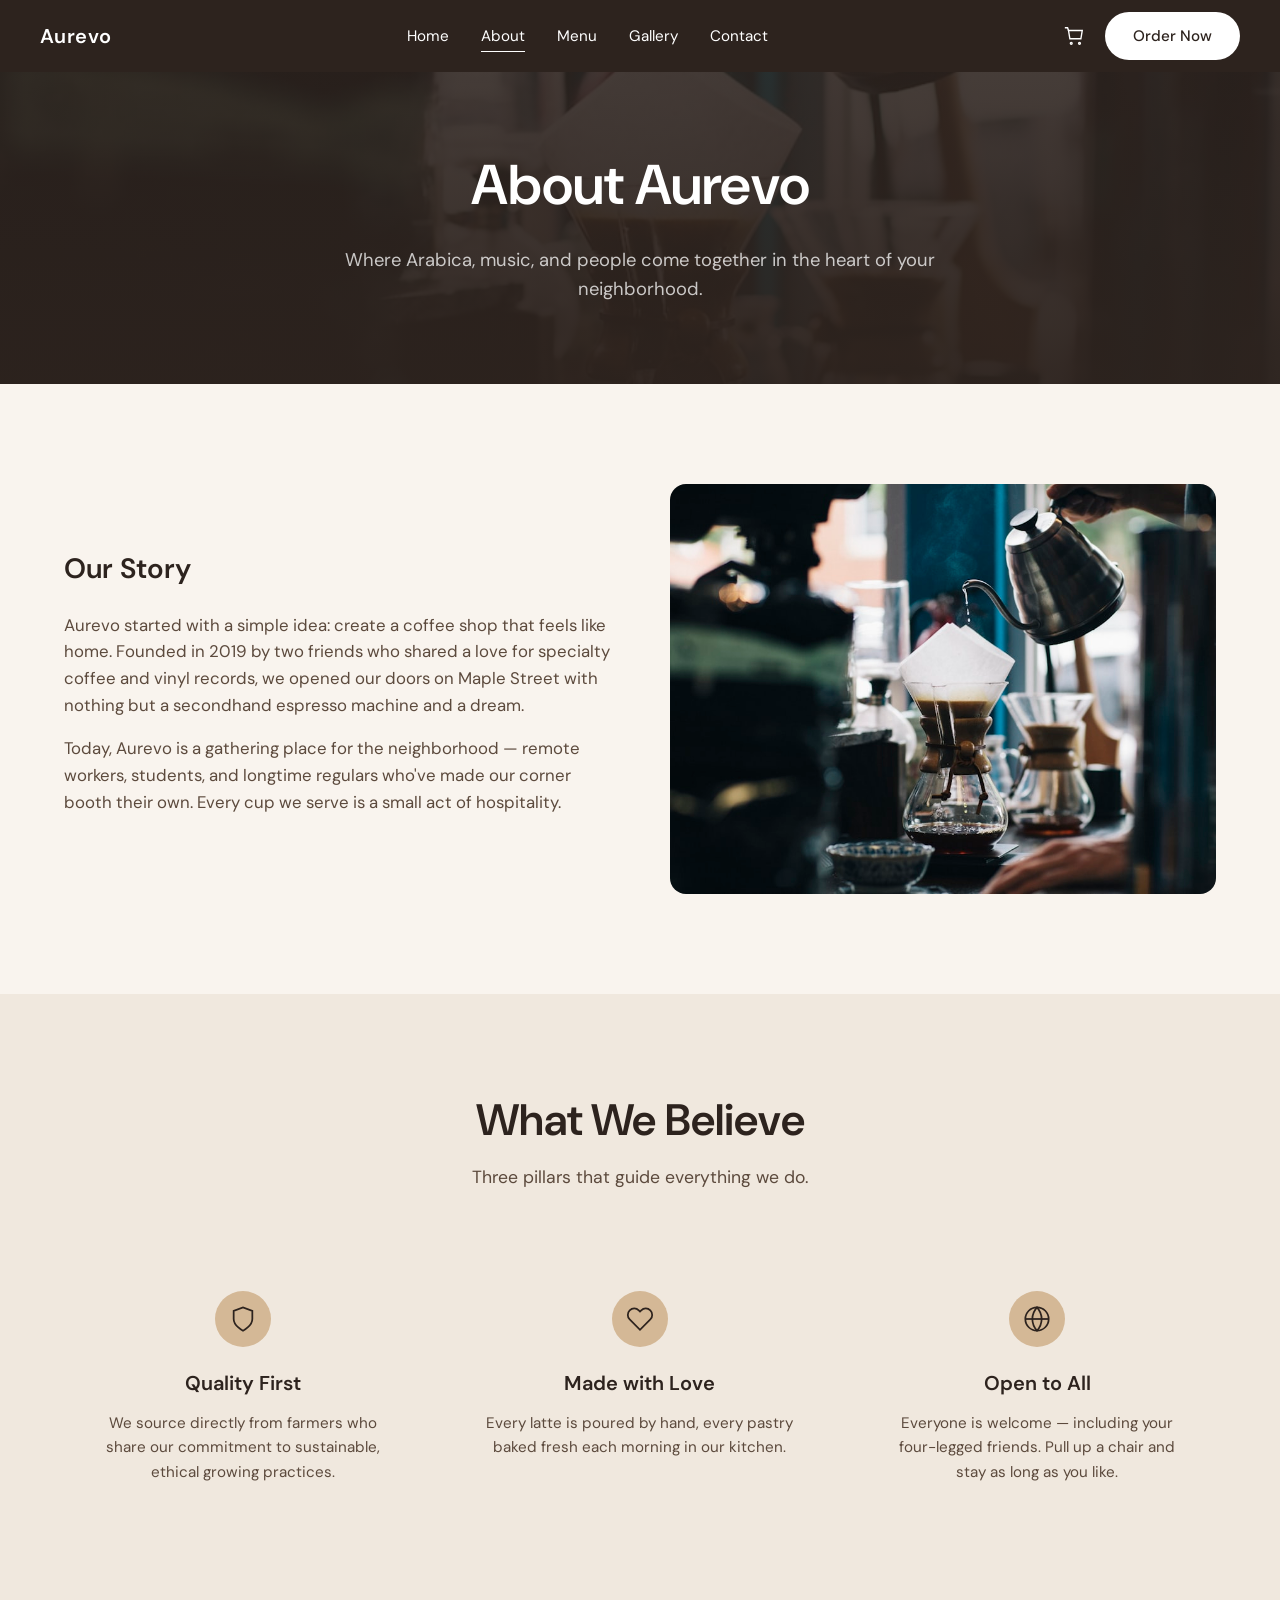
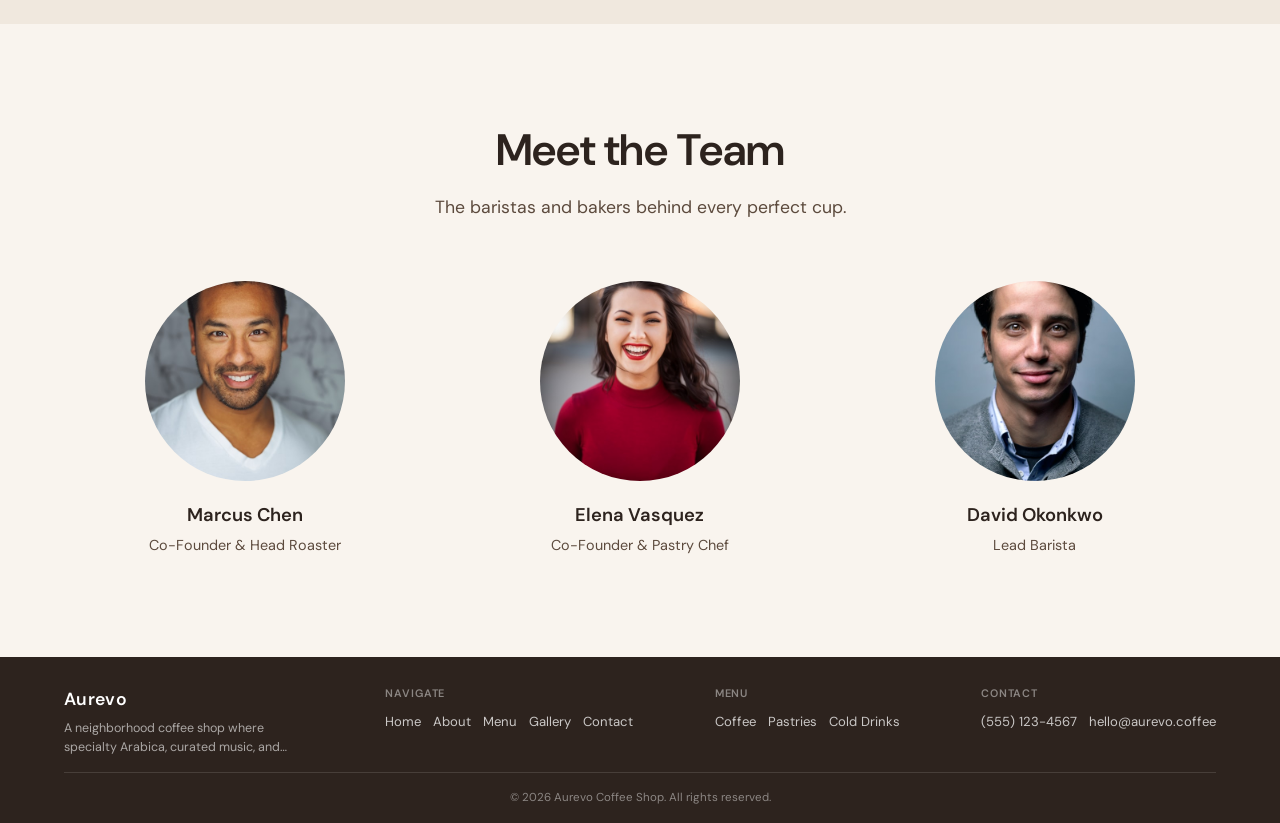
==== about.html @ 3bc8fd2e "Initial commit: Aurevo coffee shop website" ====
<!DOCTYPE html>
<html lang="en">
<head>
  <meta charset="UTF-8">
  <meta name="viewport" content="width=device-width, initial-scale=1.0">
  <title>About — Aurevo Coffee Shop</title>
  <meta name="description" content="Learn about Aurevo — our story, our team, and our passion for specialty coffee and community.">
  <link rel="stylesheet" href="css/style.css">
</head>
<body>
  <header class="header">
    <div class="header__inner">
      <a href="index.html" class="header__logo">Aurevo</a>
      <nav class="header__nav">
        <a href="index.html">Home</a>
        <a href="about.html" class="active">About</a>
        <a href="menu.html">Menu</a>
        <a href="gallery.html">Gallery</a>
        <a href="contact.html">Contact</a>
      </nav>
      <div class="header__actions">
        <a href="menu.html" class="header__cart" aria-label="Shopping bag">
          <svg viewBox="0 0 24 24" fill="none" stroke="currentColor" stroke-width="1.5">
            <path d="M6 6h15l-1.5 9h-12L6 6z"/>
            <path d="M6 6L5 3H2"/>
            <circle cx="9" cy="20" r="1"/>
            <circle cx="18" cy="20" r="1"/>
          </svg>
        </a>
        <a href="menu.html" class="btn btn--white">Order Now</a>
        <button class="header__toggle" aria-label="Toggle menu">
          <span></span><span></span><span></span>
        </button>
      </div>
    </div>
  </header>

  <main>
    <section class="page-hero page-hero--image page-hero--about">
      <div class="container">
        <h1 class="page-hero__title">About Aurevo</h1>
        <p class="page-hero__subtitle">Where Arabica, music, and people come together in the heart of your neighborhood.</p>
      </div>
    </section>

    <section class="section section--cream">
      <div class="container">
        <div class="about-grid">
          <div class="about-grid__text">
            <h3>Our Story</h3>
            <p>Aurevo started with a simple idea: create a coffee shop that feels like home. Founded in 2019 by two friends who shared a love for specialty coffee and vinyl records, we opened our doors on Maple Street with nothing but a secondhand espresso machine and a dream.</p>
            <p>Today, Aurevo is a gathering place for the neighborhood — remote workers, students, and longtime regulars who've made our corner booth their own. Every cup we serve is a small act of hospitality.</p>
          </div>
          <img class="about-grid__image" src="images/cafe-interior.jpg" alt="Interior of Aurevo coffee shop">
        </div>
      </div>
    </section>

    <section class="section section--light">
      <div class="container">
        <div class="section__header">
          <h2 class="section__title">What We Believe</h2>
          <p class="section__subtitle">Three pillars that guide everything we do.</p>
        </div>
        <div class="features">
          <div class="feature">
            <div class="feature__icon">
              <svg viewBox="0 0 24 24" fill="none" stroke-width="1.5">
                <path d="M12 22s8-4 8-10V5l-8-3-8 3v7c0 6 8 10 8 10z"/>
              </svg>
            </div>
            <h3 class="feature__title">Quality First</h3>
            <p class="feature__text">We source directly from farmers who share our commitment to sustainable, ethical growing practices.</p>
          </div>
          <div class="feature">
            <div class="feature__icon">
              <svg viewBox="0 0 24 24" fill="none" stroke-width="1.5">
                <path d="M20.84 4.61a5.5 5.5 0 0 0-7.78 0L12 5.67l-1.06-1.06a5.5 5.5 0 0 0-7.78 7.78l1.06 1.06L12 21.23l7.78-7.78 1.06-1.06a5.5 5.5 0 0 0 0-7.78z"/>
              </svg>
            </div>
            <h3 class="feature__title">Made with Love</h3>
            <p class="feature__text">Every latte is poured by hand, every pastry baked fresh each morning in our kitchen.</p>
          </div>
          <div class="feature">
            <div class="feature__icon">
              <svg viewBox="0 0 24 24" fill="none" stroke-width="1.5">
                <circle cx="12" cy="12" r="10"/>
                <line x1="2" y1="12" x2="22" y2="12"/>
                <path d="M12 2a15.3 15.3 0 0 1 4 10 15.3 15.3 0 0 1-4 10 15.3 15.3 0 0 1-4-10 15.3 15.3 0 0 1 4-10z"/>
              </svg>
            </div>
            <h3 class="feature__title">Open to All</h3>
            <p class="feature__text">Everyone is welcome — including your four-legged friends. Pull up a chair and stay as long as you like.</p>
          </div>
        </div>
      </div>
    </section>

    <section class="section section--cream">
      <div class="container">
        <div class="section__header">
          <h2 class="section__title">Meet the Team</h2>
          <p class="section__subtitle">The baristas and bakers behind every perfect cup.</p>
        </div>
        <div class="team-grid">
          <div class="team-member">
            <img class="team-member__photo" src="images/team-marcus.jpg" alt="Marcus Chen">
            <p class="team-member__name">Marcus Chen</p>
            <p class="team-member__role">Co-Founder & Head Roaster</p>
          </div>
          <div class="team-member">
            <img class="team-member__photo" src="images/team-elena.jpg" alt="Elena Vasquez">
            <p class="team-member__name">Elena Vasquez</p>
            <p class="team-member__role">Co-Founder & Pastry Chef</p>
          </div>
          <div class="team-member">
            <img class="team-member__photo" src="images/team-david.jpg" alt="David Okonkwo">
            <p class="team-member__name">David Okonkwo</p>
            <p class="team-member__role">Lead Barista</p>
          </div>
        </div>
      </div>
    </section>
  </main>

  <footer class="footer">
    <div class="container">
      <div class="footer__grid">
        <div>
          <p class="footer__brand">Aurevo</p>
          <p class="footer__desc">A neighborhood coffee shop where specialty Arabica, curated music, and good people come together.</p>
        </div>
        <div>
          <p class="footer__heading">Navigate</p>
          <div class="footer__links">
            <a href="index.html">Home</a>
            <a href="about.html">About</a>
            <a href="menu.html">Menu</a>
            <a href="gallery.html">Gallery</a>
            <a href="contact.html">Contact</a>
          </div>
        </div>
        <div>
          <p class="footer__heading">Menu</p>
          <div class="footer__links">
            <a href="menu.html">Coffee</a>
            <a href="menu.html">Pastries</a>
            <a href="menu.html">Cold Drinks</a>
          </div>
        </div>
        <div>
          <p class="footer__heading">Contact</p>
          <div class="footer__links">
            <a href="tel:+15551234567">(555) 123-4567</a>
            <a href="mailto:hello@aurevo.coffee">hello@aurevo.coffee</a>
          </div>
        </div>
      </div>
      <div class="footer__bottom">
        <p>&copy; 2026 Aurevo Coffee Shop. All rights reserved.</p>
      </div>
    </div>
  </footer>

  <script src="js/main.js"></script>
</body>
</html>
---- css/style.css ----
@import url('https://fonts.googleapis.com/css2?family=DM+Sans:ital,opsz,wght@0,9..40,300..700;1,9..40,300..700&display=swap');

:root {
  --dark-brown: #2d231e;
  --cream: #f9f4ee;
  --cream-dark: #f0e8de;
  --tan: #d4b896;
  --brown-accent: #8b6347;
  --text-dark: #2d231e;
  --text-muted: #5c4a3d;
  --white: #ffffff;
  --font: 'DM Sans', sans-serif;
  --radius-pill: 50px;
  --header-height: 72px;
  --transition: 0.3s ease;
}

*,
*::before,
*::after {
  box-sizing: border-box;
  margin: 0;
  padding: 0;
}

html {
  scroll-behavior: smooth;
}

body {
  font-family: var(--font);
  background: var(--cream);
  color: var(--text-dark);
  line-height: 1.6;
  -webkit-font-smoothing: antialiased;
}

img {
  max-width: 100%;
  height: auto;
  display: block;
}

a {
  color: inherit;
  text-decoration: none;
}

ul {
  list-style: none;
}

button {
  font-family: var(--font);
  cursor: pointer;
  border: none;
  background: none;
}

.container {
  width: 100%;
  max-width: 1200px;
  margin: 0 auto;
  padding: 0 24px;
}

/* Header */
.header {
  position: fixed;
  top: 0;
  left: 0;
  right: 0;
  z-index: 1000;
  background: var(--dark-brown);
  height: var(--header-height);
}

.header__inner {
  display: flex;
  align-items: center;
  justify-content: space-between;
  height: 100%;
  max-width: 1400px;
  margin: 0 auto;
  padding: 0 40px;
}

.header__logo {
  font-size: 1.25rem;
  font-weight: 600;
  color: var(--white);
  letter-spacing: 0.02em;
}

.header__nav {
  display: flex;
  align-items: center;
  gap: 32px;
}

.header__nav a {
  color: var(--white);
  font-size: 0.95rem;
  font-weight: 400;
  transition: opacity var(--transition);
  position: relative;
}

.header__nav a:hover {
  opacity: 0.8;
}

.header__nav a.active::after {
  content: '';
  position: absolute;
  bottom: -4px;
  left: 0;
  right: 0;
  height: 1px;
  background: var(--white);
}

.header__actions {
  display: flex;
  align-items: center;
  gap: 20px;
}

.header__cart {
  color: var(--white);
  display: flex;
  align-items: center;
}

.header__cart svg {
  width: 22px;
  height: 22px;
}

.btn {
  display: inline-flex;
  align-items: center;
  justify-content: center;
  padding: 12px 28px;
  border-radius: var(--radius-pill);
  font-size: 0.95rem;
  font-weight: 500;
  transition: all var(--transition);
}

.btn--white {
  background: var(--white);
  color: var(--dark-brown);
}

.btn--white:hover {
  background: var(--cream);
}

.btn--dark {
  background: var(--dark-brown);
  color: var(--white);
}

.btn--dark:hover {
  background: #3d322c;
}

.btn--outline {
  background: transparent;
  color: var(--dark-brown);
  border: 2px solid var(--dark-brown);
}

.btn--outline:hover {
  background: var(--dark-brown);
  color: var(--white);
}

/* Mobile menu toggle */
.header__toggle {
  display: none;
  flex-direction: column;
  gap: 5px;
  padding: 4px;
}

.header__toggle span {
  display: block;
  width: 24px;
  height: 2px;
  background: var(--white);
  transition: var(--transition);
}

/* ========== SLIDERS ========== */
.hero-slider {
  padding-top: var(--header-height);
  background: var(--dark-brown);
}

.slider {
  position: relative;
  overflow: hidden;
}

.slider__track {
  position: relative;
}

.slider__slide {
  opacity: 0;
  visibility: hidden;
  transition: opacity 0.6s ease, visibility 0.6s;
}

.slider__slide--active {
  opacity: 1;
  visibility: visible;
}

/* Hero slider */
.hero-slider .slider {
  height: calc(100vh - var(--header-height) - 60px);
  min-height: 480px;
}

.hero-slider .slider__track {
  height: 100%;
}

.hero-slider .slider__slide {
  position: absolute;
  inset: 0;
  display: flex;
  align-items: center;
  justify-content: center;
  z-index: 0;
}

.hero-slider .slider__slide--active {
  z-index: 1;
}

.hero-slider__bg {
  position: absolute;
  inset: 0;
  width: 100%;
  height: 100%;
  object-fit: cover;
  object-position: center;
  z-index: 0;
}

.hero-slider .slider__slide--active .hero-slider__bg {
  animation: heroKenBurns 5s ease-out forwards;
}

@keyframes heroKenBurns {
  from { transform: scale(1); }
  to { transform: scale(1.08); }
}

/* Hide arrows on non-hero sliders — autoplay + dots only */
.section .slider__arrow {
  display: none;
}

.slider__overlay {
  position: absolute;
  inset: 0;
  z-index: 1;
  background: linear-gradient(to bottom, rgba(45, 35, 30, 0.45), rgba(45, 35, 30, 0.65));
}

.slider__content {
  position: relative;
  z-index: 2;
  text-align: center;
  padding: 40px 24px;
  max-width: 800px;
}

.slider__title {
  font-size: clamp(2.25rem, 5vw, 3.75rem);
  font-weight: 600;
  color: var(--white);
  line-height: 1.15;
  margin-bottom: 16px;
}

.slider__subtitle {
  font-size: clamp(1rem, 2vw, 1.25rem);
  color: rgba(255, 255, 255, 0.9);
  margin-bottom: 32px;
}

.slider__arrow {
  position: absolute;
  top: 50%;
  transform: translateY(-50%);
  z-index: 10;
  width: 48px;
  height: 48px;
  border-radius: 50%;
  background: rgba(255, 255, 255, 0.9);
  color: var(--dark-brown);
  display: flex;
  align-items: center;
  justify-content: center;
  border: none;
  cursor: pointer;
  transition: background var(--transition), transform var(--transition);
  box-shadow: 0 2px 12px rgba(0, 0, 0, 0.15);
}

.slider__arrow:hover {
  background: var(--white);
  transform: translateY(-50%) scale(1.05);
}

.slider__arrow svg {
  width: 22px;
  height: 22px;
}

.slider__arrow--prev { left: 20px; }
.slider__arrow--next { right: 20px; }

.slider__dots {
  display: flex;
  justify-content: center;
  gap: 10px;
  padding: 20px 0;
}

.hero-slider .slider__dots {
  position: absolute;
  bottom: 24px;
  left: 0;
  right: 0;
  z-index: 10;
}

.slider__dot {
  width: 10px;
  height: 10px;
  border-radius: 50%;
  border: none;
  background: rgba(255, 255, 255, 0.4);
  cursor: pointer;
  padding: 0;
  transition: background var(--transition), transform var(--transition);
}

.slider__dot--active {
  background: var(--white);
  transform: scale(1.2);
}

.section .slider__dot {
  background: rgba(45, 35, 30, 0.25);
}

.section .slider__dot--active {
  background: var(--dark-brown);
}

.section--dark .slider__dot {
  background: rgba(255, 255, 255, 0.3);
}

.section--dark .slider__dot--active {
  background: var(--white);
}

/* Feature cards slider */
.slider--cards .slider__track,
.slider--about .slider__track {
  min-height: 380px;
}

.slider--cards .slider__track,
.slider--about .slider__track,
.slider--testimonials .slider__track,
.slider--menu .slider__track,
.slider--gallery .slider__track {
  position: relative;
}

.slider--cards .slider__slide,
.slider--about .slider__slide,
.slider--testimonials .slider__slide,
.slider--menu .slider__slide,
.slider--gallery .slider__slide {
  position: absolute;
  inset: 0;
  display: flex;
  align-items: center;
  justify-content: center;
  z-index: 0;
}

.slider--cards .slider__slide--active,
.slider--about .slider__slide--active,
.slider--testimonials .slider__slide--active,
.slider--menu .slider__slide--active,
.slider--gallery .slider__slide--active {
  z-index: 1;
}

.feature-card {
  max-width: 480px;
  margin: 0 auto;
  border-radius: 16px;
  overflow: hidden;
  background: var(--white);
  box-shadow: 0 8px 32px rgba(45, 35, 30, 0.1);
}

.feature-card img {
  width: 100%;
  aspect-ratio: 16/10;
  object-fit: cover;
}

.feature-card__body {
  padding: 28px 32px;
  text-align: center;
}

.feature-card__body h3 {
  font-size: 1.35rem;
  font-weight: 600;
  margin-bottom: 12px;
}

.feature-card__body p {
  color: var(--text-muted);
  font-size: 0.95rem;
}

/* Menu slider */
.slider--menu .slider__track {
  min-height: 420px;
}

.slider--menu .slider__slide {
  padding: 0 60px;
}

.menu-slide {
  max-width: 520px;
  width: 100%;
  border-radius: 16px;
  overflow: hidden;
  box-shadow: 0 8px 32px rgba(45, 35, 30, 0.12);
}

.menu-slide img {
  width: 100%;
  aspect-ratio: 4/3;
  object-fit: cover;
}

.menu-slide__info {
  background: var(--white);
  padding: 24px 28px;
  text-align: center;
}

.menu-slide__info h4 {
  font-size: 1.35rem;
  font-weight: 600;
  margin-bottom: 6px;
}

.menu-slide__info p {
  color: var(--text-muted);
}

/* About slider */
.slider--about .slider__track {
  min-height: auto;
}

.slider--about .slider__slide {
  padding: 0 24px;
}

.about-slide {
  max-width: 520px;
  width: 100%;
  margin: 0 auto;
  text-align: center;
}

.about-slide img {
  width: 100%;
  aspect-ratio: 4/3;
  object-fit: cover;
  border-radius: 16px;
  margin-bottom: 32px;
}

.about-slide__text h3 {
  font-size: 1.5rem;
  font-weight: 600;
  margin-bottom: 16px;
  color: var(--text-dark);
}

.about-slide__text p {
  color: var(--text-muted);
  font-size: 1rem;
  line-height: 1.7;
  max-width: 460px;
  margin: 0 auto;
}

.slider--about .slider__dots {
  padding-top: 28px;
}

/* Gallery slider */
.slider--gallery .slider {
  border-radius: 16px;
}

.slider--gallery .slider__track {
  aspect-ratio: 16/9;
  min-height: 320px;
}

.slider--gallery .slider__slide img {
  width: 100%;
  height: 100%;
  object-fit: cover;
  border-radius: 16px;
}

/* Testimonials slider */
.testimonials-section {
  padding: 64px 0 52px;
}

.testimonials-section .section__header {
  margin-bottom: 28px;
}

.slider--testimonials .slider__track {
  min-height: 220px;
}

.testimonial-slide {
  max-width: 520px;
  margin: 0 auto;
  text-align: center;
  padding: 8px 16px;
}

.testimonial-slide__avatar {
  width: 52px;
  height: 52px;
  border-radius: 50%;
  object-fit: cover;
  margin: 0 auto 12px;
}

.testimonial-slide__stars {
  color: var(--tan);
  margin-bottom: 12px;
  font-size: 0.9rem;
  letter-spacing: 2px;
}

.testimonial-slide__text {
  font-size: 0.95rem;
  font-style: italic;
  color: rgba(255, 255, 255, 0.85);
  margin-bottom: 12px;
  line-height: 1.6;
}

.testimonial-slide__author {
  font-weight: 600;
  font-size: 0.9rem;
  color: var(--white);
}

.slider--testimonials .slider__dots {
  margin-top: 8px;
  padding: 12px 0 0;
}

/* Visit CTA */
.visit-cta {
  display: grid;
  grid-template-columns: 1.2fr 1fr;
  gap: 40px;
  align-items: center;
  max-width: 900px;
  margin: 0 auto;
}

.visit-cta img {
  width: 100%;
  aspect-ratio: 4/3;
  object-fit: cover;
  border-radius: 16px;
}

.visit-cta__info {
  text-align: center;
}

.visit-cta__info p {
  color: var(--text-muted);
  margin-bottom: 12px;
  font-size: 1.05rem;
}

.visit-cta__info .btn {
  margin-top: 16px;
}

/* Hero (legacy - other pages) */
.hero {
  min-height: 100vh;
  background: var(--cream);
  padding-top: var(--header-height);
  display: flex;
  flex-direction: column;
  position: relative;
  overflow: hidden;
}

.hero__content {
  flex: 1;
  display: flex;
  flex-direction: column;
  align-items: center;
  justify-content: center;
  text-align: center;
  padding: 60px 24px 40px;
  position: relative;
  z-index: 2;
}

.hero__title {
  font-size: clamp(2.5rem, 5vw, 4rem);
  font-weight: 600;
  color: var(--text-dark);
  line-height: 1.15;
  margin-bottom: 16px;
  max-width: 700px;
}

.hero__subtitle {
  font-size: clamp(1rem, 2vw, 1.25rem);
  color: var(--text-muted);
  margin-bottom: 32px;
  font-weight: 400;
}

.hero__image {
  position: absolute;
  z-index: 1;
}

.hero__image--coffee {
  left: 5%;
  bottom: 18%;
  width: 200px;
}

.hero__image--croissant {
  right: 8%;
  top: 22%;
  width: 160px;
}

.hero__image--dog {
  right: 12%;
  bottom: 12%;
  width: 140px;
}

.hero__circle {
  position: absolute;
  border-radius: 50%;
  z-index: 0;
}

.hero__circle--tan {
  background: var(--tan);
  width: 220px;
  height: 220px;
}

.hero__circle--brown {
  background: var(--brown-accent);
  width: 180px;
  height: 180px;
}

.hero__image--coffee .hero__circle--tan {
  top: 50%;
  left: 50%;
  transform: translate(-50%, -50%);
}

.hero__image--croissant .hero__circle--brown {
  top: 50%;
  left: 50%;
  transform: translate(-50%, -50%);
}

.hero__img {
  position: relative;
  z-index: 1;
}

.hero__img--round {
  border-radius: 50%;
  object-fit: cover;
  width: 140px;
  height: 140px;
}

/* Today's Roast bar */
.roast-bar {
  background: var(--dark-brown);
  padding: 56px 24px;
  display: flex;
  flex-direction: column;
  align-items: center;
  justify-content: center;
  gap: 18px;
  color: var(--white);
  font-size: 1.05rem;
  text-align: center;
}

.roast-bar p {
  margin: 0;
  line-height: 1.6;
}

.roast-bar__icon svg {
  width: 40px;
  height: 40px;
  stroke: var(--white);
  fill: none;
}

.roast-bar strong {
  font-weight: 600;
}

.roast-bar em {
  font-style: italic;
}

/* Our Story in 3 Sips */
.story-sips {
  text-align: center;
}

.story-sips .section__subtitle {
  max-width: 720px;
}

.story-sips__grid {
  display: grid;
  grid-template-columns: repeat(3, 1fr);
  gap: 48px;
  max-width: 880px;
  margin: 0 auto 48px;
}

.story-sips__item {
  display: flex;
  flex-direction: column;
  align-items: center;
}

.story-sips__num {
  width: 36px;
  height: 36px;
  border-radius: 50%;
  background: var(--dark-brown);
  color: var(--cream);
  font-size: 0.72rem;
  font-weight: 600;
  display: flex;
  align-items: center;
  justify-content: center;
  margin-bottom: 20px;
}

.story-sips__title {
  font-size: 1.35rem;
  font-weight: 600;
  margin-bottom: 8px;
  color: var(--dark-brown);
}

.story-sips__text {
  font-size: 0.95rem;
  color: var(--text-muted);
}

.story-sips__cta {
  display: flex;
  justify-content: center;
}

/* Work remotely */
.remote-work .section__header {
  margin-bottom: 48px;
}

.remote-work__grid {
  display: grid;
  grid-template-columns: 1fr 1fr;
  gap: 48px;
  align-items: center;
  max-width: 1000px;
  margin: 0 auto;
}

.remote-work__image {
  width: 100%;
  border-radius: 16px;
  aspect-ratio: 4/3;
  object-fit: cover;
}

.remote-work__text {
  color: var(--text-muted);
  font-size: 1.05rem;
  line-height: 1.8;
  text-align: left;
}

/* Section background images */
.section--bg {
  position: relative;
  background-color: var(--cream);
}

.section--bg::before {
  content: '';
  position: absolute;
  inset: 0;
  background-image: var(--section-bg);
  background-size: cover;
  background-position: center;
  background-attachment: fixed;
  opacity: 0.12;
  z-index: 0;
}

.section--bg::after {
  content: '';
  position: absolute;
  inset: 0;
  background: linear-gradient(to bottom, rgba(249, 244, 238, 0.85), rgba(249, 244, 238, 0.95));
  z-index: 0;
}

.section--bg .container {
  position: relative;
  z-index: 1;
}

.section--bg-dark {
  position: relative;
}

.section--bg-dark::before {
  content: '';
  position: absolute;
  inset: 0;
  background-image: var(--section-bg);
  background-size: cover;
  background-position: center;
  background-attachment: fixed;
  opacity: 0.2;
  z-index: 0;
}

.section--bg-dark::after {
  content: '';
  position: absolute;
  inset: 0;
  background: linear-gradient(to bottom, rgba(45, 35, 30, 0.88), rgba(45, 35, 30, 0.95));
  z-index: 0;
}

.section--bg-dark .container {
  position: relative;
  z-index: 1;
}

/* Section styles */
.section {
  padding: 100px 0;
}

.section--cream {
  background: var(--cream);
}

.section--dark {
  background: var(--dark-brown);
  color: var(--white);
}

.section--light {
  background: var(--cream-dark);
}

.section__header {
  text-align: center;
  margin-bottom: 60px;
}

.section__title {
  font-size: clamp(2rem, 4vw, 2.75rem);
  font-weight: 600;
  margin-bottom: 16px;
  line-height: 1.2;
}

.section__subtitle {
  font-size: 1.1rem;
  color: var(--text-muted);
  max-width: 600px;
  margin: 0 auto;
}

.section--dark .section__subtitle {
  color: rgba(255, 255, 255, 0.75);
}

/* Image strip */
.image-strip {
  display: grid;
  grid-template-columns: repeat(4, 1fr);
  gap: 16px;
}

.image-strip img {
  width: 100%;
  aspect-ratio: 1;
  object-fit: cover;
  border-radius: 12px;
  transition: transform var(--transition);
}

.image-strip img:hover {
  transform: scale(1.03);
}

/* About preview */
.about-grid {
  display: grid;
  grid-template-columns: 1fr 1fr;
  gap: 60px;
  align-items: center;
}

.about-grid__image {
  border-radius: 16px;
  overflow: hidden;
  aspect-ratio: 4/3;
  object-fit: cover;
  width: 100%;
}

.about-grid__text h3 {
  font-size: 1.75rem;
  font-weight: 600;
  margin-bottom: 20px;
}

.about-grid__text p {
  color: var(--text-muted);
  margin-bottom: 16px;
  font-size: 1.05rem;
}

/* Features */
.features {
  display: grid;
  grid-template-columns: repeat(3, 1fr);
  gap: 40px;
}

.feature {
  text-align: center;
  padding: 40px 24px;
}

.features--images .feature {
  padding: 0;
  overflow: hidden;
  border-radius: 16px;
  background: var(--white);
  box-shadow: 0 4px 24px rgba(45, 35, 30, 0.06);
}

.feature__image {
  width: 100%;
  aspect-ratio: 4/3;
  object-fit: cover;
}

.features--images .feature__title {
  padding: 20px 20px 8px;
}

.features--images .feature__text {
  padding: 0 20px 24px;
}

.about-grid--reverse {
  direction: rtl;
}

.about-grid--reverse > * {
  direction: ltr;
}

.home-gallery {
  margin-bottom: 0;
}

.visit-grid {
  display: grid;
  grid-template-columns: 1.1fr 1fr;
  gap: 40px;
  align-items: start;
}

.visit-grid__image img {
  width: 100%;
  aspect-ratio: 4/5;
  object-fit: cover;
  border-radius: 16px;
}

.visit-grid__content {
  display: flex;
  flex-direction: column;
  gap: 24px;
}

.visit-grid__thumbs {
  display: grid;
  grid-template-columns: repeat(3, 1fr);
  gap: 12px;
}

.visit-grid__thumbs img {
  width: 100%;
  aspect-ratio: 1;
  object-fit: cover;
  border-radius: 10px;
}

.testimonial__avatar {
  width: 56px;
  height: 56px;
  border-radius: 50%;
  object-fit: cover;
  margin-bottom: 16px;
}

.feature__icon {
  width: 56px;
  height: 56px;
  margin: 0 auto 20px;
  background: var(--tan);
  border-radius: 50%;
  display: flex;
  align-items: center;
  justify-content: center;
}

.feature__icon svg {
  width: 28px;
  height: 28px;
  stroke: var(--dark-brown);
}

.feature__title {
  font-size: 1.25rem;
  font-weight: 600;
  margin-bottom: 12px;
}

.feature__text {
  color: var(--text-muted);
  font-size: 0.95rem;
}

/* Menu showcase */
.menu-showcase {
  display: grid;
  grid-template-columns: repeat(3, 1fr);
  gap: 24px;
  margin-bottom: 48px;
}

.menu-showcase__item {
  position: relative;
  border-radius: 16px;
  overflow: hidden;
  aspect-ratio: 4/3;
}

.menu-showcase__item img {
  width: 100%;
  height: 100%;
  object-fit: cover;
  transition: transform var(--transition);
}

.menu-showcase__item:hover img {
  transform: scale(1.05);
}

.menu-showcase__label {
  position: absolute;
  bottom: 0;
  left: 0;
  right: 0;
  padding: 20px;
  background: linear-gradient(transparent, rgba(45, 35, 30, 0.85));
  color: var(--white);
}

.menu-showcase__label h4 {
  font-size: 1.15rem;
  font-weight: 600;
  margin-bottom: 4px;
}

.menu-showcase__label p {
  font-size: 0.9rem;
  opacity: 0.9;
}

/* Menu */
.menu-grid {
  display: grid;
  grid-template-columns: repeat(2, 1fr);
  gap: 24px;
}

.menu-item {
  display: flex;
  justify-content: space-between;
  align-items: flex-start;
  padding: 24px 0;
  border-bottom: 1px solid rgba(45, 35, 30, 0.12);
}

.menu-item__info h4 {
  font-size: 1.1rem;
  font-weight: 600;
  margin-bottom: 6px;
}

.menu-item__info p {
  font-size: 0.9rem;
  color: var(--text-muted);
}

.menu-item__price {
  font-size: 1.1rem;
  font-weight: 600;
  white-space: nowrap;
  margin-left: 20px;
}

.menu-category {
  margin-bottom: 48px;
}

.menu-category__title {
  font-size: 1.5rem;
  font-weight: 600;
  margin-bottom: 24px;
  padding-bottom: 12px;
  border-bottom: 2px solid var(--dark-brown);
}

/* Gallery */
.gallery-grid {
  display: grid;
  grid-template-columns: repeat(3, 1fr);
  gap: 16px;
}

.gallery-grid img {
  width: 100%;
  aspect-ratio: 1;
  object-fit: cover;
  border-radius: 12px;
  transition: transform var(--transition);
}

.gallery-grid img:hover {
  transform: scale(1.03);
}

.gallery-grid .gallery-item--wide {
  grid-column: span 2;
  aspect-ratio: 2/1;
}

/* Testimonials */
.testimonials {
  display: grid;
  grid-template-columns: repeat(3, 1fr);
  gap: 32px;
}

.testimonial {
  background: var(--white);
  padding: 32px;
  border-radius: 16px;
  box-shadow: 0 4px 24px rgba(45, 35, 30, 0.06);
}

.testimonial__stars {
  color: var(--brown-accent);
  margin-bottom: 16px;
  font-size: 1rem;
  letter-spacing: 2px;
}

.testimonial__text {
  color: var(--text-muted);
  font-size: 0.95rem;
  margin-bottom: 20px;
  font-style: italic;
}

.testimonial__author {
  font-weight: 600;
  font-size: 0.9rem;
}

/* Contact */
.contact-grid {
  display: grid;
  grid-template-columns: 1fr 1fr;
  gap: 60px;
}

.contact-info__item {
  display: flex;
  gap: 16px;
  margin-bottom: 28px;
}

.contact-info__icon {
  width: 48px;
  height: 48px;
  background: var(--tan);
  border-radius: 50%;
  display: flex;
  align-items: center;
  justify-content: center;
  flex-shrink: 0;
}

.contact-info__icon svg {
  width: 22px;
  height: 22px;
  stroke: var(--dark-brown);
}

.contact-info__label {
  font-weight: 600;
  margin-bottom: 4px;
}

.contact-info__value {
  color: var(--text-muted);
}

.contact-form {
  background: var(--white);
  padding: 40px;
  border-radius: 16px;
  box-shadow: 0 4px 24px rgba(45, 35, 30, 0.06);
}

.form-group {
  margin-bottom: 20px;
}

.form-group label {
  display: block;
  font-weight: 500;
  margin-bottom: 8px;
  font-size: 0.9rem;
}

.form-group input,
.form-group textarea,
.form-group select {
  width: 100%;
  padding: 14px 16px;
  border: 1px solid rgba(45, 35, 30, 0.15);
  border-radius: 8px;
  font-family: var(--font);
  font-size: 0.95rem;
  background: var(--cream);
  transition: border-color var(--transition);
}

.form-group input:focus,
.form-group textarea:focus,
.form-group select:focus {
  outline: none;
  border-color: var(--dark-brown);
}

.form-group textarea {
  resize: vertical;
  min-height: 120px;
}

/* Hours */
.hours-list li {
  display: flex;
  justify-content: space-between;
  padding: 12px 0;
  border-bottom: 1px solid rgba(45, 35, 30, 0.1);
}

/* Footer */
.footer {
  background: var(--dark-brown);
  color: var(--white);
  padding: 28px 0 16px;
}

.footer__grid {
  display: flex;
  flex-wrap: wrap;
  align-items: flex-start;
  justify-content: space-between;
  gap: 20px 28px;
  margin-bottom: 16px;
  padding-bottom: 16px;
  border-bottom: 1px solid rgba(255, 255, 255, 0.12);
}

.footer__grid > div:first-child {
  flex: 1 1 200px;
  min-width: 160px;
  max-width: 240px;
}

.footer__grid > div:not(:first-child) {
  flex: 0 0 auto;
}

.footer__brand {
  font-size: 1.1rem;
  font-weight: 600;
  margin-bottom: 6px;
  letter-spacing: 0.02em;
}

.footer__desc {
  color: rgba(255, 255, 255, 0.6);
  font-size: 0.78rem;
  line-height: 1.45;
  display: -webkit-box;
  -webkit-line-clamp: 2;
  -webkit-box-orient: vertical;
  overflow: hidden;
}

.footer__heading {
  font-weight: 600;
  margin-bottom: 8px;
  font-size: 0.68rem;
  text-transform: uppercase;
  letter-spacing: 0.08em;
  color: rgba(255, 255, 255, 0.45);
}

.footer__links {
  display: flex;
  flex-wrap: wrap;
  gap: 4px 12px;
}

.footer__links a {
  display: inline;
  color: rgba(255, 255, 255, 0.75);
  margin-bottom: 0;
  font-size: 0.82rem;
  transition: color var(--transition);
}

.footer__links a:hover {
  color: var(--white);
}

.footer__social {
  display: flex;
  gap: 8px;
  margin-top: 10px;
}

.footer__social a {
  width: 30px;
  height: 30px;
  border-radius: 50%;
  background: rgba(255, 255, 255, 0.1);
  display: flex;
  align-items: center;
  justify-content: center;
  transition: background var(--transition);
}

.footer__social a:hover {
  background: rgba(255, 255, 255, 0.2);
}

.footer__social svg {
  width: 14px;
  height: 14px;
  fill: var(--white);
}

.footer__bottom {
  padding-top: 0;
  text-align: center;
  color: rgba(255, 255, 255, 0.45);
  font-size: 0.72rem;
}

/* Page hero (inner pages) */
.page-hero {
  background: var(--dark-brown);
  color: var(--white);
  padding: 140px 0 80px;
  text-align: center;
  position: relative;
  overflow: hidden;
}

.page-hero--image::before {
  content: '';
  position: absolute;
  inset: 0;
  background-size: cover;
  background-position: center;
  opacity: 0.35;
}

.page-hero--image::after {
  content: '';
  position: absolute;
  inset: 0;
  background: linear-gradient(to bottom, rgba(45, 35, 30, 0.6), rgba(45, 35, 30, 0.9));
}

.page-hero--about::before { background-image: url('../images/cafe-interior.jpg'); }
.page-hero--menu::before { background-image: url('../images/menu-latte.jpg'); }
.page-hero--gallery::before { background-image: url('../images/latte-art.jpg'); }
.page-hero--contact::before { background-image: url('../images/cafe-counter.jpg'); }

.page-hero .container {
  position: relative;
  z-index: 1;
}

.page-hero__title {
  font-size: clamp(2.5rem, 5vw, 3.5rem);
  font-weight: 600;
  margin-bottom: 16px;
}

.page-hero__subtitle {
  font-size: 1.15rem;
  color: rgba(255, 255, 255, 0.75);
  max-width: 600px;
  margin: 0 auto;
}

/* Team */
.team-grid {
  display: grid;
  grid-template-columns: repeat(3, 1fr);
  gap: 32px;
}

.team-member {
  text-align: center;
}

.team-member__photo {
  width: 200px;
  height: 200px;
  border-radius: 50%;
  object-fit: cover;
  margin: 0 auto 20px;
}

.team-member__name {
  font-size: 1.15rem;
  font-weight: 600;
  margin-bottom: 4px;
}

.team-member__role {
  color: var(--text-muted);
  font-size: 0.9rem;
}

/* Contact photos */
.contact-photos {
  display: grid;
  grid-template-columns: repeat(3, 1fr);
  gap: 16px;
}

.contact-photos img {
  width: 100%;
  aspect-ratio: 4/3;
  object-fit: cover;
  border-radius: 12px;
}

/* Map */
.map-container {
  border-radius: 16px;
  overflow: hidden;
  height: 400px;
  background: var(--cream-dark);
}

.map-container iframe {
  width: 100%;
  height: 100%;
  border: 0;
}

/* Responsive */
@media (max-width: 1024px) {
  .hero__image--coffee { left: 2%; width: 150px; }
  .hero__image--croissant { right: 4%; width: 120px; }
  .hero__image--dog { right: 6%; width: 110px; }
  .hero__circle--tan { width: 170px; height: 170px; }
  .hero__circle--brown { width: 140px; height: 140px; }
  .features { grid-template-columns: 1fr; gap: 24px; }
}

@media (max-width: 768px) {
  .header__nav,
  .header__actions .btn {
    display: none;
  }

  .header__toggle {
    display: flex;
  }

  .header__nav.open {
    display: flex;
    flex-direction: column;
    position: absolute;
    top: var(--header-height);
    left: 0;
    right: 0;
    background: var(--dark-brown);
    padding: 24px;
    gap: 20px;
  }

  .hero-slider .slider {
    min-height: 400px;
    height: 65vh;
  }

  .slider__arrow {
    width: 40px;
    height: 40px;
  }

  .slider__arrow--prev { left: 12px; }
  .slider__arrow--next { right: 12px; }

  .slider--about .slider__slide,
  .slider--menu .slider__slide {
    padding: 0 48px;
  }

  .visit-cta {
    grid-template-columns: 1fr;
  }

  .section--bg::before,
  .section--bg-dark::before {
    background-attachment: scroll;
  }

  .hero__image--coffee {
    left: 2%;
    bottom: 14%;
    width: 110px;
  }

  .hero__image--croissant {
    right: 3%;
    top: 18%;
    width: 90px;
  }

  .hero__image--dog {
    right: 5%;
    bottom: 10%;
    width: 80px;
  }

  .hero__circle--tan {
    width: 120px;
    height: 120px;
  }

  .hero__circle--brown {
    width: 100px;
    height: 100px;
  }

  .hero__img--round {
    width: 80px;
    height: 80px;
  }

  .image-strip {
    grid-template-columns: repeat(2, 1fr);
  }

  .about-grid,
  .about-grid--reverse,
  .contact-grid,
  .menu-grid,
  .contact-photos,
  .visit-grid {
    grid-template-columns: 1fr;
  }

  .about-grid--reverse {
    direction: ltr;
  }

  .menu-showcase {
    grid-template-columns: repeat(2, 1fr);
  }

  .gallery-grid {
    grid-template-columns: repeat(2, 1fr);
  }

  .gallery-grid .gallery-item--wide {
    grid-column: span 2;
  }

  .story-sips__grid {
    grid-template-columns: 1fr;
    gap: 36px;
    margin-bottom: 40px;
  }

  .remote-work__grid {
    grid-template-columns: 1fr;
    gap: 32px;
  }

  .testimonials,
  .team-grid {
    grid-template-columns: 1fr;
  }

  .footer__grid {
    flex-direction: column;
    gap: 16px;
    align-items: flex-start;
  }

  .footer__grid > div:first-child {
    max-width: none;
  }

  .section {
    padding: 60px 0;
  }
}

@media (max-width: 480px) {
  .header__inner {
    padding: 0 20px;
  }

  .menu-showcase {
    grid-template-columns: 1fr;
  }

  .gallery-grid {
    grid-template-columns: 1fr;
  }

  .gallery-grid .gallery-item--wide {
    grid-column: span 1;
    aspect-ratio: 1;
  }
}
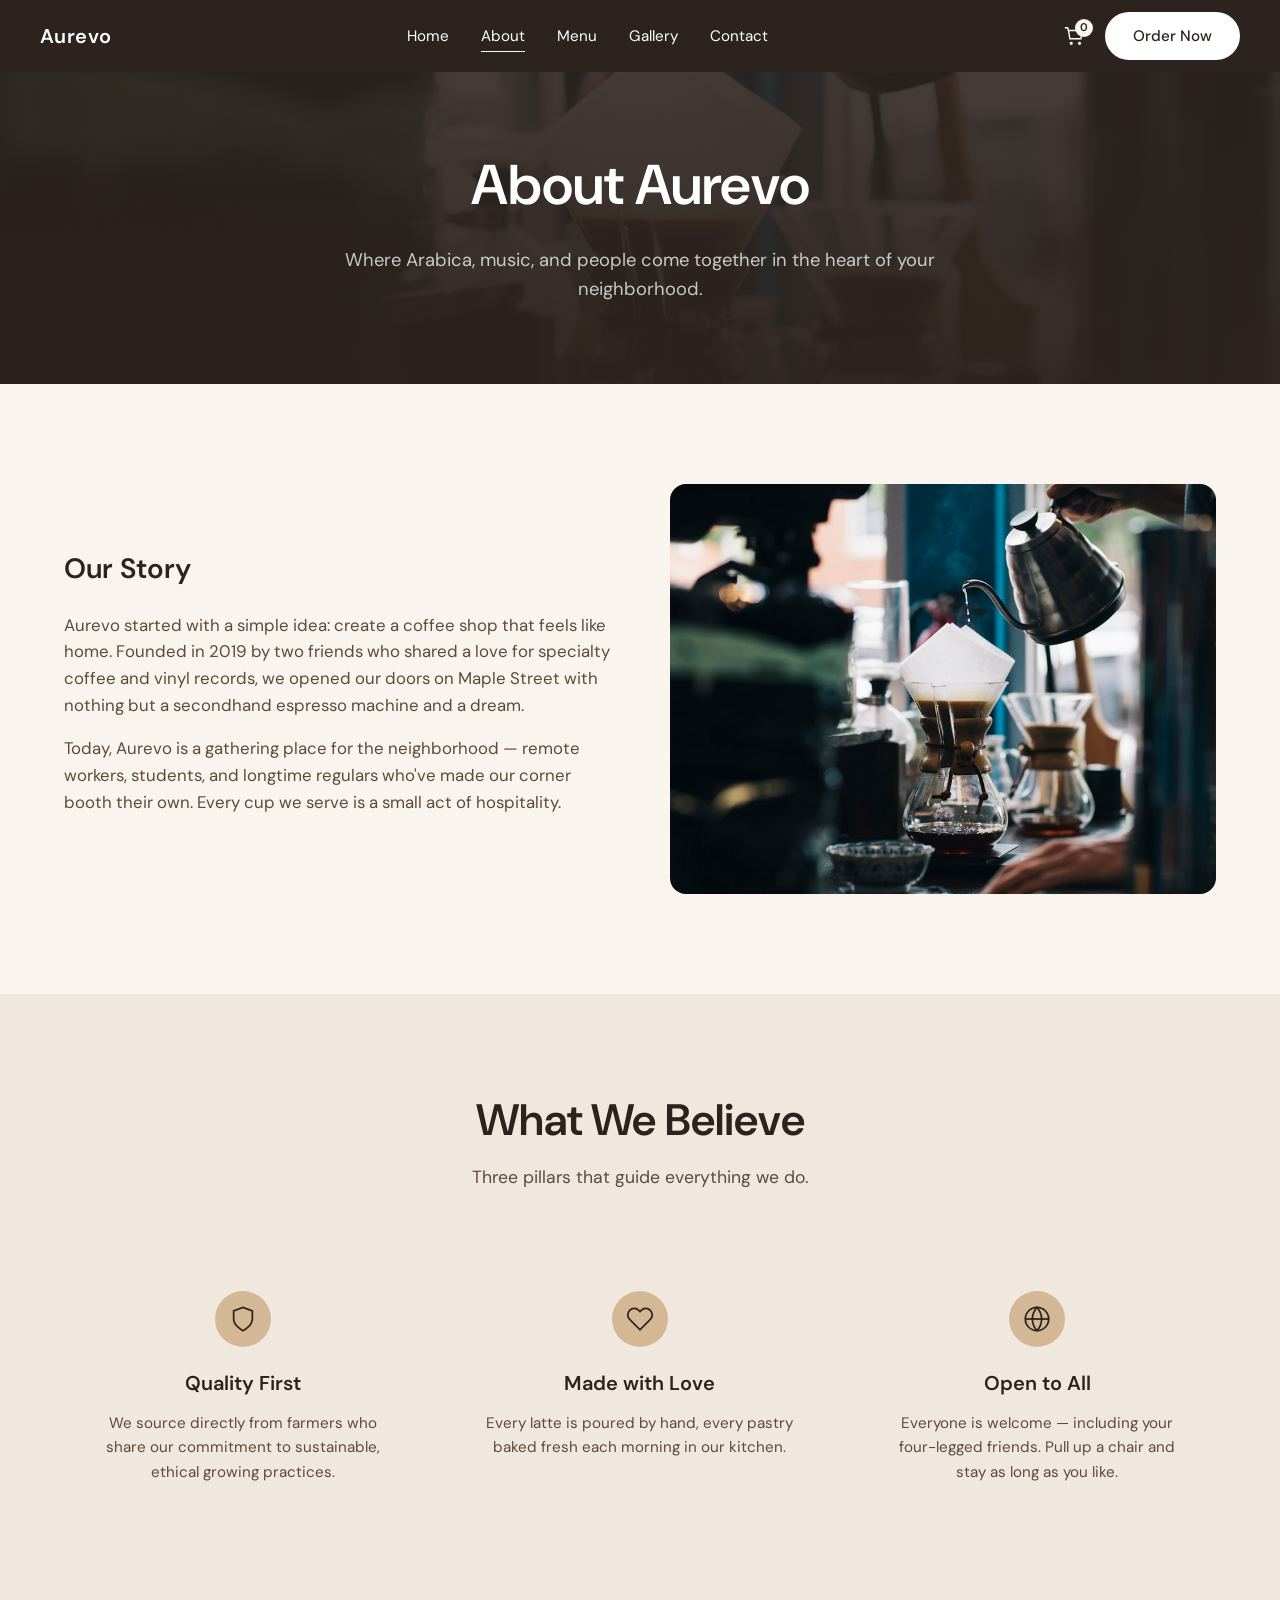
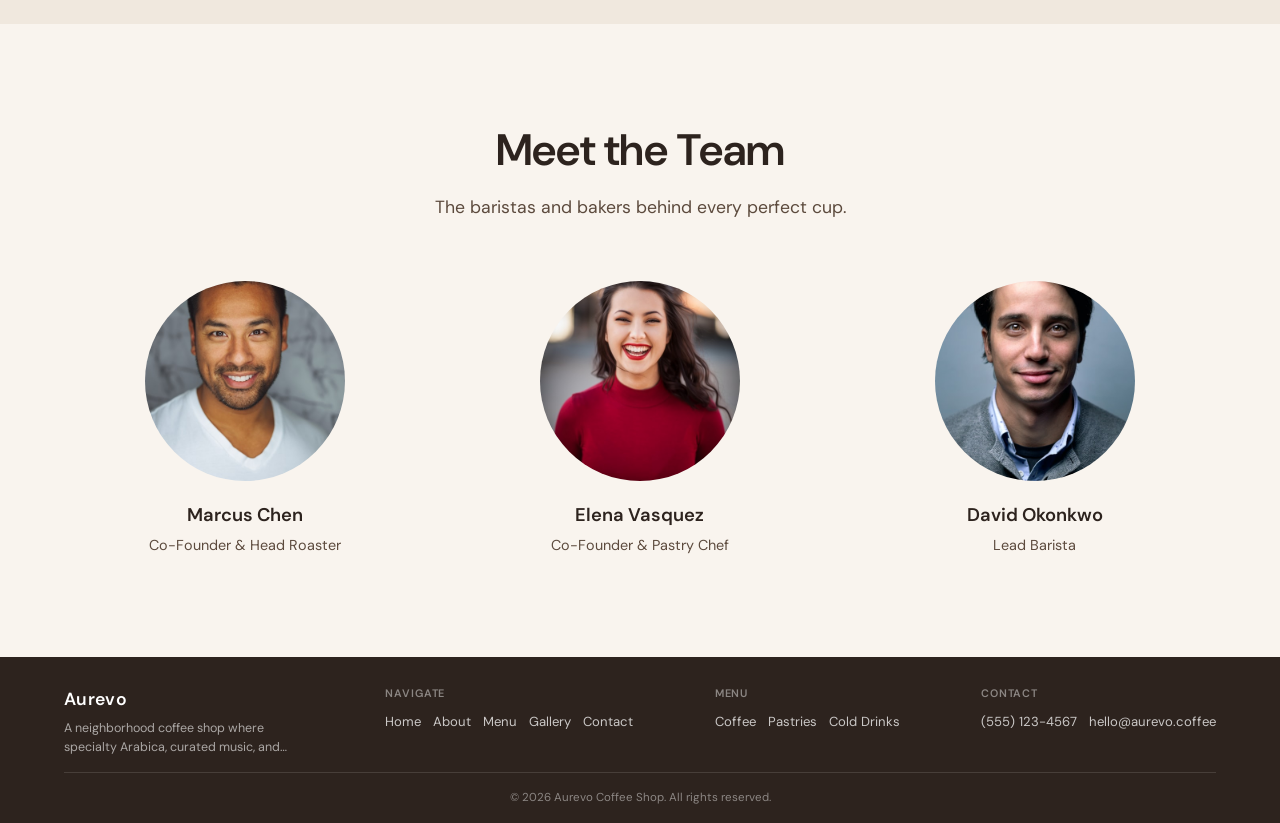
==== commit 232d1a6c: "Add cart page, checkout flow, and site updates" ====
--- a/about.html
+++ b/about.html
@@ -19,13 +19,14 @@
         <a href="contact.html">Contact</a>
       </nav>
       <div class="header__actions">
-        <a href="menu.html" class="header__cart" aria-label="Shopping bag">
+        <a href="cart.html" class="header__cart" aria-label="Shopping cart">
           <svg viewBox="0 0 24 24" fill="none" stroke="currentColor" stroke-width="1.5">
             <path d="M6 6h15l-1.5 9h-12L6 6z"/>
             <path d="M6 6L5 3H2"/>
             <circle cx="9" cy="20" r="1"/>
             <circle cx="18" cy="20" r="1"/>
           </svg>
+          <span class="header__cart-count" hidden>0</span>
         </a>
         <a href="menu.html" class="btn btn--white">Order Now</a>
         <button class="header__toggle" aria-label="Toggle menu">
@@ -162,6 +163,7 @@
     </div>
   </footer>
 
+  <script src="js/cart.js"></script>
   <script src="js/main.js"></script>
 </body>
 </html>
--- a/css/style.css
+++ b/css/style.css
@@ -25,6 +25,7 @@
 
 html {
   scroll-behavior: smooth;
+  scroll-padding-top: var(--header-height);
 }
 
 body {
@@ -130,11 +131,34 @@
   color: var(--white);
   display: flex;
   align-items: center;
+  position: relative;
 }
 
 .header__cart svg {
   width: 22px;
   height: 22px;
+}
+
+.header__cart-count {
+  position: absolute;
+  top: -6px;
+  right: -8px;
+  min-width: 18px;
+  height: 18px;
+  padding: 0 5px;
+  border-radius: 50px;
+  background: var(--cream);
+  color: var(--dark-brown);
+  font-size: 0.7rem;
+  font-weight: 600;
+  display: flex;
+  align-items: center;
+  justify-content: center;
+}
+
+.btn--sm {
+  padding: 8px 16px;
+  font-size: 0.85rem;
 }
 
 .btn {
@@ -221,7 +245,7 @@
 
 /* Hero slider */
 .hero-slider .slider {
-  height: calc(100vh - var(--header-height) - 60px);
+  height: calc(100vh - var(--header-height));
   min-height: 480px;
 }
 
@@ -1165,8 +1189,21 @@
   display: flex;
   justify-content: space-between;
   align-items: flex-start;
+  gap: 16px;
   padding: 24px 0;
   border-bottom: 1px solid rgba(45, 35, 30, 0.12);
+}
+
+.menu-item__actions {
+  display: flex;
+  flex-direction: column;
+  align-items: flex-end;
+  gap: 10px;
+  flex-shrink: 0;
+}
+
+.menu-showcase__add {
+  margin-top: 12px;
 }
 
 .menu-item__info h4 {
@@ -1197,6 +1234,195 @@
   margin-bottom: 24px;
   padding-bottom: 12px;
   border-bottom: 2px solid var(--dark-brown);
+}
+
+/* Cart */
+.cart-empty {
+  text-align: center;
+  padding: 48px 24px;
+}
+
+.cart-empty__text {
+  font-size: 1.15rem;
+  color: var(--text-muted);
+  margin-bottom: 24px;
+}
+
+.cart-layout {
+  display: grid;
+  grid-template-columns: 1.2fr 1fr;
+  gap: 40px;
+  align-items: start;
+}
+
+.cart-panel {
+  background: var(--white);
+  border-radius: 16px;
+  padding: 28px;
+  box-shadow: 0 4px 24px rgba(45, 35, 30, 0.08);
+}
+
+.cart-panel__title {
+  font-size: 1.35rem;
+  font-weight: 600;
+  margin-bottom: 24px;
+}
+
+.cart-item {
+  display: flex;
+  justify-content: space-between;
+  align-items: center;
+  gap: 16px;
+  padding: 16px 0;
+  border-bottom: 1px solid rgba(45, 35, 30, 0.1);
+}
+
+.cart-item:last-child {
+  border-bottom: none;
+}
+
+.cart-item__name {
+  font-size: 1.05rem;
+  font-weight: 600;
+  margin-bottom: 4px;
+}
+
+.cart-item__price {
+  font-size: 0.9rem;
+  color: var(--text-muted);
+}
+
+.cart-item__controls {
+  display: flex;
+  align-items: center;
+  gap: 16px;
+}
+
+.cart-item__total {
+  font-weight: 600;
+  min-width: 64px;
+  text-align: right;
+}
+
+.cart-item__remove {
+  width: 28px;
+  height: 28px;
+  border-radius: 50%;
+  background: rgba(45, 35, 30, 0.08);
+  color: var(--text-muted);
+  font-size: 1.2rem;
+  line-height: 1;
+  transition: background var(--transition);
+}
+
+.cart-item__remove:hover {
+  background: rgba(45, 35, 30, 0.15);
+}
+
+.qty-control {
+  display: flex;
+  align-items: center;
+  gap: 8px;
+}
+
+.qty-control__btn {
+  width: 32px;
+  height: 32px;
+  border-radius: 50%;
+  background: var(--cream-dark);
+  color: var(--dark-brown);
+  font-size: 1.1rem;
+  display: flex;
+  align-items: center;
+  justify-content: center;
+  transition: background var(--transition);
+}
+
+.qty-control__btn:hover {
+  background: var(--tan);
+}
+
+.qty-control__value {
+  min-width: 24px;
+  text-align: center;
+  font-weight: 600;
+}
+
+.cart-summary {
+  margin-bottom: 24px;
+  padding-bottom: 20px;
+  border-bottom: 1px solid rgba(45, 35, 30, 0.12);
+}
+
+.cart-summary__row {
+  display: flex;
+  justify-content: space-between;
+  margin-bottom: 12px;
+  color: var(--text-muted);
+}
+
+.cart-summary__row--total {
+  margin-bottom: 0;
+  font-size: 1.15rem;
+  font-weight: 600;
+  color: var(--dark-brown);
+}
+
+.checkout-form__submit {
+  width: 100%;
+  margin-top: 8px;
+}
+
+.checkout-form__note {
+  margin-top: 12px;
+  font-size: 0.85rem;
+  color: var(--text-muted);
+  text-align: center;
+}
+
+.checkout-success__box {
+  max-width: 520px;
+  margin: 0 auto;
+  text-align: center;
+  background: var(--white);
+  border-radius: 16px;
+  padding: 48px 32px;
+  box-shadow: 0 4px 24px rgba(45, 35, 30, 0.08);
+}
+
+.checkout-success__box h2 {
+  font-size: 1.75rem;
+  margin-bottom: 12px;
+}
+
+.checkout-success__box p {
+  color: var(--text-muted);
+  margin-bottom: 24px;
+}
+
+.checkout-success__box .btn {
+  margin: 0 6px 8px;
+}
+
+.cart-toast {
+  position: fixed;
+  bottom: 24px;
+  left: 50%;
+  transform: translateX(-50%) translateY(20px);
+  background: var(--dark-brown);
+  color: var(--white);
+  padding: 12px 24px;
+  border-radius: 50px;
+  font-size: 0.9rem;
+  opacity: 0;
+  pointer-events: none;
+  transition: opacity 0.3s ease, transform 0.3s ease;
+  z-index: 2000;
+}
+
+.cart-toast--visible {
+  opacity: 1;
+  transform: translateX(-50%) translateY(0);
 }
 
 /* Gallery */
@@ -1691,6 +1917,21 @@
     gap: 32px;
   }
 
+  .cart-layout {
+    grid-template-columns: 1fr;
+  }
+
+  .menu-item {
+    flex-direction: column;
+    align-items: stretch;
+  }
+
+  .menu-item__actions {
+    flex-direction: row;
+    justify-content: space-between;
+    align-items: center;
+  }
+
   .testimonials,
   .team-grid {
     grid-template-columns: 1fr;
